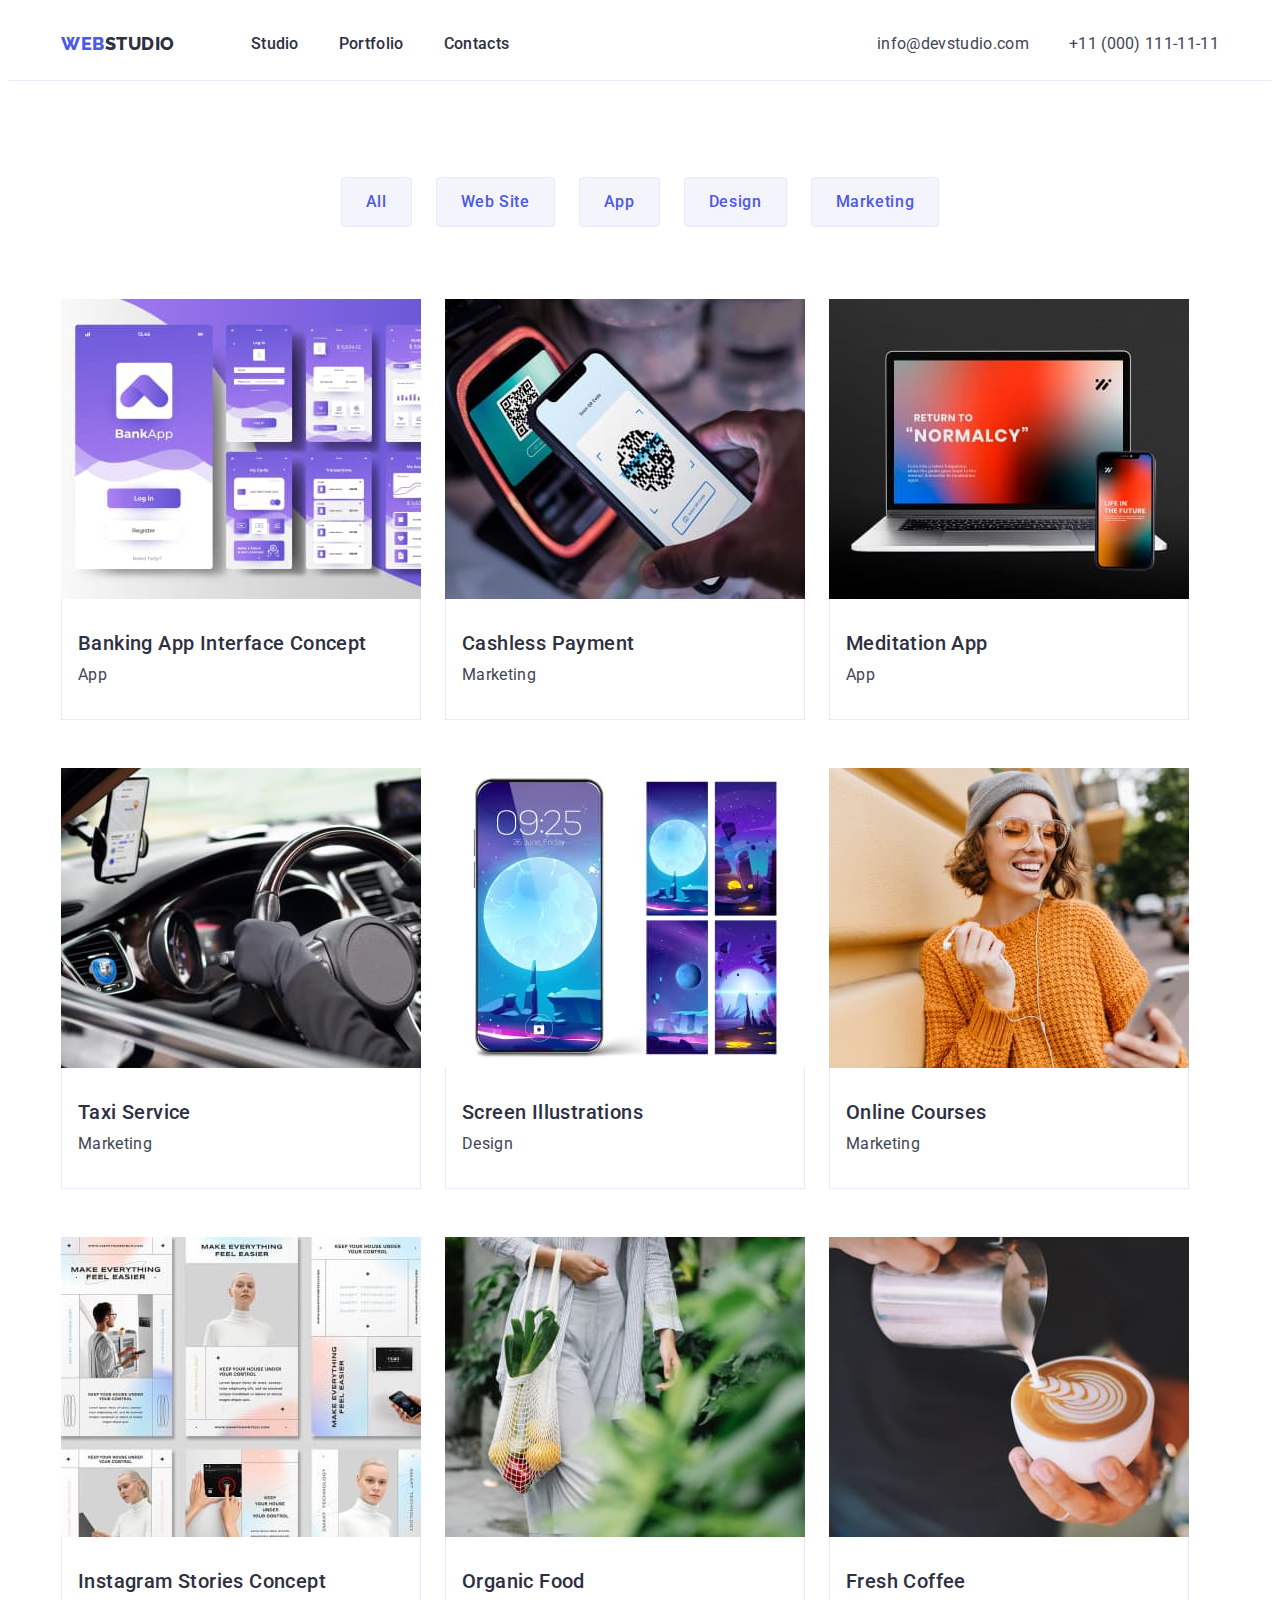
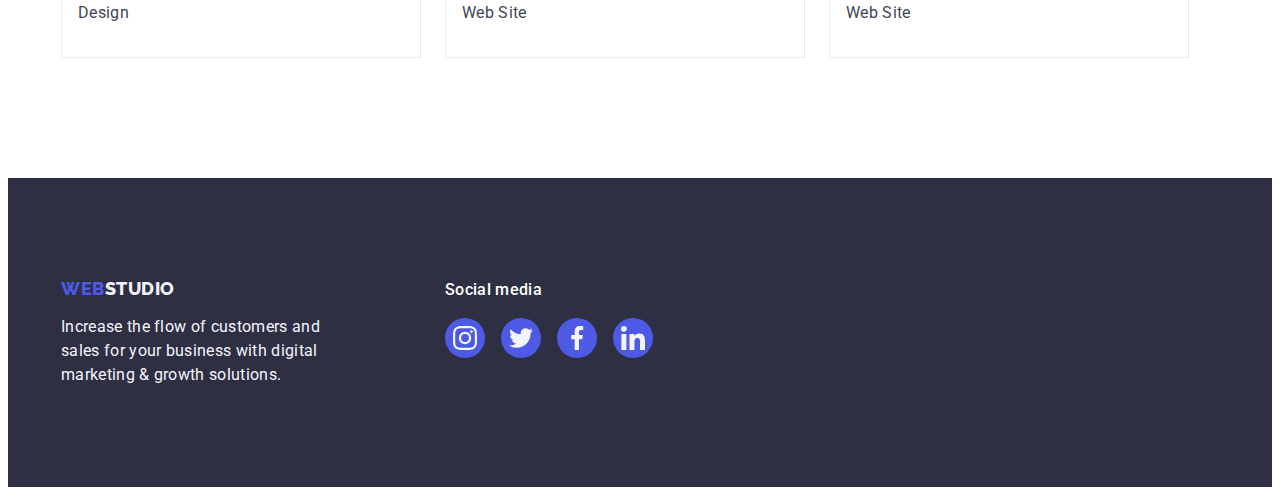
==== portfolio.html @ c2b7c9e3 "Initial commit" ====
<!DOCTYPE html>
<html lang="en">
  <head>
    <meta charset="UTF-8" />
    <meta http-equiv="X-UA-Compatible" content="IE=edge" />
    <meta name="viewport" content="width=device-width, initial-scale=1.0" />
    <title>Document</title>
    <link rel="preconnect" href="https://fonts.googleapis.com" />
    <link rel="preconnect" href="https://fonts.gstatic.com" crossorigin />
    <link
      href="https://fonts.googleapis.com/css2?family=Raleway:wght@800&family=Roboto:wght@400;500;700;900&display=swap"
      rel="stylesheet"
    />
    <link
      rel="stylesheet"
      href="https://cdnjs.cloudflare.com/ajax/libs/modern-normalize/1.1.0/modern-normalize.min.css"
      integrity="sha512-wpPYUAdjBVSE4KJnH1VR1HeZfpl1ub8YT/NKx4PuQ5NmX2tKuGu6U/JRp5y+Y8XG2tV+wKQpNHVUX03MfMFn9Q=="
      crossorigin="anonymous"
      referrerpolicy="no-referrer"
    />
    <link rel="stylesheet" href="./css/styles.css" />
  </head>
  <body>
    <header class="header">
      <div class="container header-container">
        <nav class="header-navigation">
          <a href="./index.html" class="header-logo link"
            >WEB<span class="header-studio-logo">Studio</span></a
          >
          <ul class="header-list list">
            <li class="header-item">
              <a href="./index.html" class="header-link link">Studio</a>
            </li>
            <li class="header-item">
              <a href="./portfolio.html" class="header-link link">Portfolio</a>
            </li>
            <li class="header-item">
              <a href="" class="header-link link">Contacts</a>
            </li>
          </ul>
        </nav>
        <address class="address">
          <ul class="address-list list">
            <li class="address-item">
              <a class="address-link link" href="mailto:info@devstudio.com"
                >info@devstudio.com</a
              >
            </li>
            <li>
              <a class="address-link link" href="tel:+110001111111"
                >+11 (000) 111-11-11</a
              >
            </li>
          </ul>
        </address>
      </div>
    </header>
    <main>
      <section class="filter">
        <div class="container">
          <h1 hidden>Filter</h1>
          <ul class="filter-list list">
            <li>
              <button type="button" class="filter-btn list">All</button>
            </li>
            <li>
              <button type="button" class="filter-btn list">Web Site</button>
            </li>
            <li>
              <button type="button" class="filter-btn list">App</button>
            </li>
            <li>
              <button type="button" class="filter-btn list">Design</button>
            </li>
            <li>
              <button type="button" class="filter-btn list">Marketing</button>
            </li>
          </ul>
          <ul class="projects list">
            <li class="project-item list">
              <a
                href=""
                class="project-item-link link"
                target="_blank"
                rel="noopener noreferer"
              >
                <img
                  src="./images/project-cards/project-card-1.jpg"
                  alt="project Banking App Interface Concept"
                />
                <div class="project-full-text">
                  <h2 class="project-item-header project-text-border">
                    Banking App Interface Concept
                  </h2>
                  <p class="project-item-text project-text-border">App</p>
                </div></a
              >
            </li>
            <li class="project-item list">
              <a
                href=""
                class="project-item-link link"
                target="_blank"
                rel="noopener noreferer"
              >
                <img
                  src="./images/project-cards/project-card-2.jpg"
                  alt="project Cashless Payment"
                />
                <div class="project-full-text">
                  <h2 class="project-item-header project-text-border">
                    Cashless Payment
                  </h2>
                  <p class="project-item-text project-text-border">Marketing</p>
                </div>
              </a>
            </li>
            <li class="project-item list">
              <a
                href=""
                class="project-item-link link"
                target="_blank"
                rel="noopener noreferer"
              >
                <img
                  src="./images/project-cards/project-card-3.jpg"
                  alt="project Meditation App"
                />
                <div class="project-full-text">
                  <h2 class="project-item-header project-text-border">
                    Meditation App
                  </h2>
                  <p class="project-item-text project-text-border">App</p>
                </div></a
              >
            </li>
            <li class="project-item list">
              <a
                href=""
                class="project-item-link link"
                target="_blank"
                rel="noopener noreferer"
              >
                <img
                  src="./images/project-cards/project-card-4.jpg"
                  alt="project Taxi Service"
                />
                <div class="project-full-text">
                  <h2 class="project-item-header project-text-border">
                    Taxi Service
                  </h2>
                  <p class="project-item-text project-text-border">Marketing</p>
                </div></a
              >
            </li>
            <li class="project-item list">
              <a
                href=""
                class="project-item-link link"
                target="_blank"
                rel="noopener noreferer"
              >
                <img
                  src="./images/project-cards/project-card-5.jpg"
                  alt="project Screen Illustrations"
                />
                <div class="project-full-text">
                  <h2 class="project-item-header project-text-border">
                    Screen Illustrations
                  </h2>
                  <p class="project-item-text project-text-border">Design</p>
                </div></a
              >
            </li>
            <li class="project-item list">
              <a
                href=""
                class="project-item-link link"
                target="_blank"
                rel="noopener noreferer"
              >
                <img
                  src="./images/project-cards/project-card-6.jpg"
                  alt="project Online Courses"
                />
                <div class="project-full-text">
                  <h2 class="project-item-header project-text-border">
                    Online Courses
                  </h2>
                  <p class="project-item-text project-text-border">Marketing</p>
                </div></a
              >
            </li>
            <li class="project-item list">
              <a
                href=""
                class="project-item-link link"
                target="_blank"
                rel="noopener noreferer"
              >
                <img
                  src="./images/project-cards/project-card-7.jpg"
                  alt="project Instagram Stories Concept"
                />
                <div class="project-full-text">
                  <h2 class="project-item-header project-text-border">
                    Instagram Stories Concept
                  </h2>
                  <p class="project-item-text project-text-border">Design</p>
                </div></a
              >
            </li>
            <li class="project-item list">
              <a
                href=""
                class="project-item-link link"
                target="_blank"
                rel="noopener noreferer"
              >
                <img
                  src="./images/project-cards/project-card-8.jpg"
                  alt="project Organic Food"
                />
                <div class="project-full-text">
                  <h2 class="project-item-header project-text-border">
                    Organic Food
                  </h2>
                  <p class="project-item-text project-text-border">Web Site</p>
                </div></a
              >
            </li>
            <li class="project-item list">
              <a
                href=""
                class="project-item-link link"
                target="_blank"
                rel="noopener noreferer"
              >
                <img
                  src="./images/project-cards/project-card-9.jpg"
                  alt="project Fresh Coffee"
                />
                <div class="project-full-text">
                  <h2 class="project-item-header project-text-border">
                    Fresh Coffee
                  </h2>
                  <p class="project-item-text project-text-border">Web Site</p>
                </div></a
              >
            </li>
          </ul>
        </div>
      </section>
    </main>
    <footer class="footer">
      <div class="container footer-container">
        <div class="footer-item-container">
          <div class="footer-logo-wrap">
            <a href="./index.html" class="footer-logo link"
              >Web<span class="footer-studio-logo">Studio</span></a
            >
            <p class="footer-text">
              Increase the flow of customers and sales for your business with
              digital marketing & growth solutions.
            </p>
          </div>
          <div class="social-media">
            <p class="social-media-title">Social media</p>
            <ul class="social-media-list list">
              <li class="social-media-item">
                <a class="social-media-link link" href="">
                  <svg class="social-media-icon">
                    <use href="./images/icons.svg#icon-instagram"></use>
                  </svg>
                </a>
              </li>
              <li class="social-media-item">
                <a class="social-media-link link" href="">
                  <svg class="social-media-icon">
                    <use href="./images/icons.svg#icon-twitter"></use>
                  </svg>
                </a>
              </li>
              <li class="social-media-item">
                <a class="social-media-link link" href="">
                  <svg class="social-media-icon">
                    <use href="./images/icons.svg#icon-facebook"></use>
                  </svg>
                </a>
              </li>
              <li class="social-media-item">
                <a class="social-media-link link" href="">
                  <svg class="social-media-icon">
                    <use href="./images/icons.svg#icon-linkedin"></use>
                  </svg>
                </a>
              </li>
            </ul>
          </div>
        </div>
      </div>
    </footer>
  </body>
</html>
---- css/styles.css ----
h1,
h2,
h3,
h4,
h5,
h6,
p,
a {
  margin-top: 0;
  margin-bottom: 0;
  padding-left: 0;
  margin: 0 auto;
}

ul {
  margin: 0;
  padding-left: 0;
}

img {
  display: block;
}

.container {
  width: 1158px;
  padding-left: 15px;
  padding-right: 15px;
  margin-left: auto;
  margin-right: auto;
}

.visually-hidden {
  position: absolute;
  width: 1px;
  height: 1px;
  margin: -1px;
  border: 0;
  padding: 0;
  white-space: nowrap;
  clip-path: inset(100%);
  clip: rect(0 0 0 0);
  overflow: hidden;
}

:root {
  --html-color: #ffffff;
  --subscribe-text-color: #434455;
  --web-logo-color: #4d5ae5;
  --btn-color: #2e2f42;
  --btn-push-color: #404bbf;
  --background-color: #f4f4fd;
}

/* var(--html-color);
var(--subscribe-text-color);
var(--web-logo-color);
var(--btn-color);
var(--btn-push-color);
var(--background-color);
*/

body {
  font-family: "Roboto", sans-serif;
  color: var(--subscribe-text-color);
  background-color: var(--html-color);
}

.list {
  list-style: none;
}
/*---------------------HEADER------------------------*/

.header-container {
  display: flex;
  align-items: center;
}

.header-logo {
  font-family: "Raleway", sans-serif;
  font-style: normal;
  font-weight: 800;
  font-size: 18px;
  line-height: 1.17;
  letter-spacing: 0.03em;
  text-transform: uppercase;
  color: var(--web-logo-color);
  margin-right: 76px;
}

.link {
  text-decoration: none;
}

.header-studio-logo {
  color: var(--btn-color);
  font-family: "Raleway", sans-serif;
  font-style: normal;
  font-weight: 800;
  font-size: 18px;
  line-height: 1.17;
  letter-spacing: 0.03em;
  text-transform: uppercase;
}
.header {
  border-bottom: 1px solid #e7e9fc;
}

.header-navigation {
  display: flex;
  align-items: center;
  margin-right: auto;
  padding-top: 24px;
  padding-bottom: 24px;
}

.header-list {
  display: flex;
  gap: 40px;
}

.header-link {
  color: var(--btn-color);
  font-weight: 500;
  font-size: 16px;
  line-height: 1.5;
  letter-spacing: 0.02em;
}

.header-link:hover {
  color: var(--btn-push-color);
}

.header-link:focus {
  color: var(--btn-push-color);
}

.link {
}

.address {
  font-style: normal;
}

.address-list {
  display: flex;
  gap: 40px;
}

.address-item {
}

.address-link {
  font-style: normal;
  font-weight: 400;
  font-size: 16px;
  line-height: 1.5;
  letter-spacing: 0.02em;
  color: var(--subscribe-text-color);
}

.address-link:hover {
  color: var(--btn-push-color);
}

.address-link:focus {
  color: var(--btn-push-color);
}

/*---------------------TITLE------------------------*/

.title {
  background-color: var(--btn-color);
  background-image: linear-gradient(
      rgba(46, 47, 66, 0.7),
      rgba(46, 47, 66, 0.7)
    ),
    url(../images/title-bg-image.jpg);
  background-repeat: no-repeat;
  background-size: cover;
  background-position: center;
  padding-top: 188px;
  padding-bottom: 188px;
  max-width: 1440px;
  margin-left: auto;
  margin-right: auto;
}

.title-header {
  font-weight: 700;
  font-size: 56px;
  line-height: 1.07;
  letter-spacing: 0.02em;
  text-align: center;
  color: var(--html-color);
  width: 496px;
  margin-bottom: 64px;
  margin-right: auto;
  margin-left: auto;
}

.title-btn {
  display: block;
  font-family: "Roboto", sans-serif;
  font-weight: 500;
  font-size: 16px;
  line-height: 1.5;
  letter-spacing: 0.04em;
  color: var(--html-color);
  background: var(--web-logo-color);
  margin: 0 auto;
  padding: 16px 32px;
  border: none;
  border-radius: 4px;
}

.title-btn:hover,
:focus {
  background-color: var(--btn-push-color);
  cursor: pointer;
}

/*---------------------PRINCIPLES------------------------*/

.principles {
  padding-top: 120px;
  padding-bottom: 120px;
}

.principles-list {
  display: flex;
  gap: 24px;
}

.principles-item {
  width: calc((100% - 72px) / 4);
}

.principles-item-icon {
  display: flex;
  height: 112px;
  background-color: #f4f4fd;
  border-radius: 4px;
  justify-content: center;
  align-items: center;
  margin-bottom: 8px;
}

.principles-icon {
  display: flex;
  justify-content: center;
}

.principles-item-header {
  font-weight: 500;
  font-size: 20px;
  line-height: 1.2;
  letter-spacing: 0.02em;
  color: var(--btn-color);
  margin-bottom: 8px;
}

.principles-item-text {
  font-weight: 400;
  font-size: 16px;
  line-height: 1.5;
  letter-spacing: 0.02em;
  color: var(--subscribe-text-color);
}

/*---------------------PRODUCTION------------------------*/

.production {
  padding-bottom: 120px;
}

.production-header {
  font-weight: 700;
  font-size: 36px;
  line-height: 1.11;
  text-align: center;
  letter-spacing: 0.02em;
  text-transform: capitalize;
  color: var(--btn-color);
}

.production-list {
  display: flex;
  margin-top: 72px;
  gap: 24px;
}

.list {
}

.production-item {
}

/*---------------------TEAM------------------------*/

.team {
  background-color: var(--background-color);
  padding-top: 120px;
  padding-bottom: 120px;
}
.team-header {
  font-weight: 700;
  font-size: 36px;
  line-height: 1.11;
  letter-spacing: 0.02em;
  text-align: center;
  text-transform: capitalize;
  color: var(--btn-color);
}

.team-list {
  display: flex;
  margin-top: 72px;
  gap: 24px;
}

.team-item {
  background-color: var(--html-color);
  box-shadow: 0px 1px 6px rgba(46, 47, 66, 0.08),
    0px 1px 1px rgba(46, 47, 66, 0.16), 0px 2px 1px rgba(46, 47, 66, 0.08);
}

.team-item-container {
  padding: 32px 0;
}

.team-item-name {
  font-weight: 500;
  font-size: 20px;
  line-height: 1.2;
  letter-spacing: 0.02em;
  color: var(--btn-color);
  text-align: center;
  margin-bottom: 8px;
}

.team-item-position {
  font-weight: 400;
  font-size: 16px;
  line-height: 1.5;
  letter-spacing: 0.02em;
  color: var(--subscribe-text-color);
  text-align: center;
}

.team-soc-list {
  display: flex;
  justify-content: center;
  gap: 24px;
  margin-top: 8px;
}

.team-soc-item {
  width: 40px;
  height: 40px;
}

.team-soc-link {
  width: 100%;
  height: 100%;
  border-radius: 50%;
  background-color: #4d5ae5;
  display: flex;
  justify-content: center;
  align-items: center;
}

.team-soc-link:hover {
  background-color: #404bbf;
}

.team-soc-link:focus {
  background-color: #404bbf;
}

.team-soc-icon {
}

/*---------------------CUSTOMERS------------------------*/

.customers {
  padding-top: 120px;
  padding-bottom: 120px;
}

.customers-header {
  font-weight: 700;
  font-size: 36px;
  line-height: 1.11;
  text-align: center;
  letter-spacing: 0.02em;
  text-transform: capitalize;
}

.customers-list {
  display: flex;
  gap: 24px;
  justify-content: center;
  margin-top: 72px;
}

.customers-item {
  width: calc((100% - 120px) / 6);
  height: 88px;
}

.customers-item-link {
  width: 100%;
  height: 100%;
  border: 1px solid #8e8f99;
  border-radius: 4px;
  display: flex;
  align-items: center;
  justify-content: center;
  color: #8e8f99;
}

.customers-icon {
  fill: currentColor;
}

.customers-item-link:hover {
  border-color: #404bbf;
  color: #404bbf;
}

/*---------------------FOOTER------------------------*/

.footer {
  background-color: var(--btn-color);
  padding-top: 100px;
  padding-bottom: 100px;
}

.footer-container {
}

.footer-logo {
  display: inline-block;
  font-family: "Raleway", sans-serif;
  font-weight: 800;
  font-size: 18px;
  line-height: 1.17;
  letter-spacing: 0.03em;
  text-transform: uppercase;
  color: var(--web-logo-color);
  margin-bottom: 16px;
}

.footer-studio-logo {
  font-family: "Raleway", sans-serif;
  font-weight: 800;
  font-size: 18px;
  line-height: 1.17;
  letter-spacing: 0.03em;
  text-transform: uppercase;
  color: var(--background-color);
}

.footer-text {
  display: block;
  font-weight: 400;
  font-size: 16px;
  line-height: 1.5;
  letter-spacing: 0.02em;
  color: var(--background-color);
  max-width: 264px;
  margin: 0;
}

.footer-item-container {
  display: flex;
}

.footer-logo-wrap {
}

.social-media {
  margin-left: 120px;
}

.social-media-title {
  font-weight: 500;
  font-size: 16px;
  line-height: 1.5;
  letter-spacing: 0.02em;
  color: #ffffff;
  margin-bottom: 16px;
}

.social-media-list {
  display: flex;
  gap: 16px;
}

.social-media-item {
  width: 40px;
  height: 40px;
}

.social-media-link {
  width: 100%;
  height: 100%;
  border-radius: 50%;
  background-color: #4d5ae5;
  display: flex;
  justify-content: center;
  align-items: center;
}

.social-media-link:hover,
:focus {
  background-color: #31d0aa;
}

.social-media-link:focus {
  background-color: #31d0aa;
}

.social-media-icon {
  width: 24px;
  height: 24px;
}

/*---------------------PORTFOLIO------------------------*/

.filter-btn {
  font-family: "Roboto", sans-serif;
  font-style: normal;
  font-weight: 500;
  font-size: 16px;
  line-height: 1.5;
  align-items: center;
  letter-spacing: 0.04em;
  color: var(--web-logo-color);
  background: var(--background-color);
  cursor: pointer;
}

.filter-btn:hover,
:focus {
  color: var(--html-color);
  background: var(--btn-push-color);
  box-shadow: 0px 3px 1px rgba(0, 0, 0, 0.1), 0px 2px 1px rgba(0, 0, 0, 0.08),
    0px 2px 2px rgba(0, 0, 0, 0.12);
  border-color: var(--btn-push-color);
}

.filter {
  padding-top: 96px;
  padding-bottom: 120px;
}

.filter-list {
  display: flex;
  justify-content: center;
  gap: 24px;
  margin-bottom: 72px;
  outline: none;
}
.filter-btn {
  padding: 12px 24px;
  border: 1px solid #e7e9fc;
  border-radius: 4px;
}
.active {
}
.prolist {
}
.projects {
  display: flex;
  flex-wrap: wrap;
  gap: 48px 24px;
}

.project-item {
}

.project-item-link:hover {
  display: block;
  box-shadow: 0px 1px 6px rgba(46, 47, 66, 0.08),
    0px 1px 1px rgba(46, 47, 66, 0.16), 0px 2px 1px rgba(46, 47, 66, 0.08);
}

.project-item-header {
  font-weight: 500;
  font-size: 20px;
  line-height: 1.2;
  letter-spacing: 0.02em;
  color: var(--btn-color);
  margin-bottom: 8px;
}

.project-item-text {
  font-weight: 400;
  font-size: 16px;
  line-height: 1.5;
  letter-spacing: 0.02em;
  color: var(--subscribe-text-color);
}

.project-full-text {
  padding-top: 32px;
  padding-bottom: 32px;
  padding-left: 16px;
  padding-right: auto;
  border-left: 1px solid #e7e9fc;
  border-right: 1px solid #e7e9fc;
  border-bottom: 1px solid #e7e9fc;
}

.project-text-border {
}
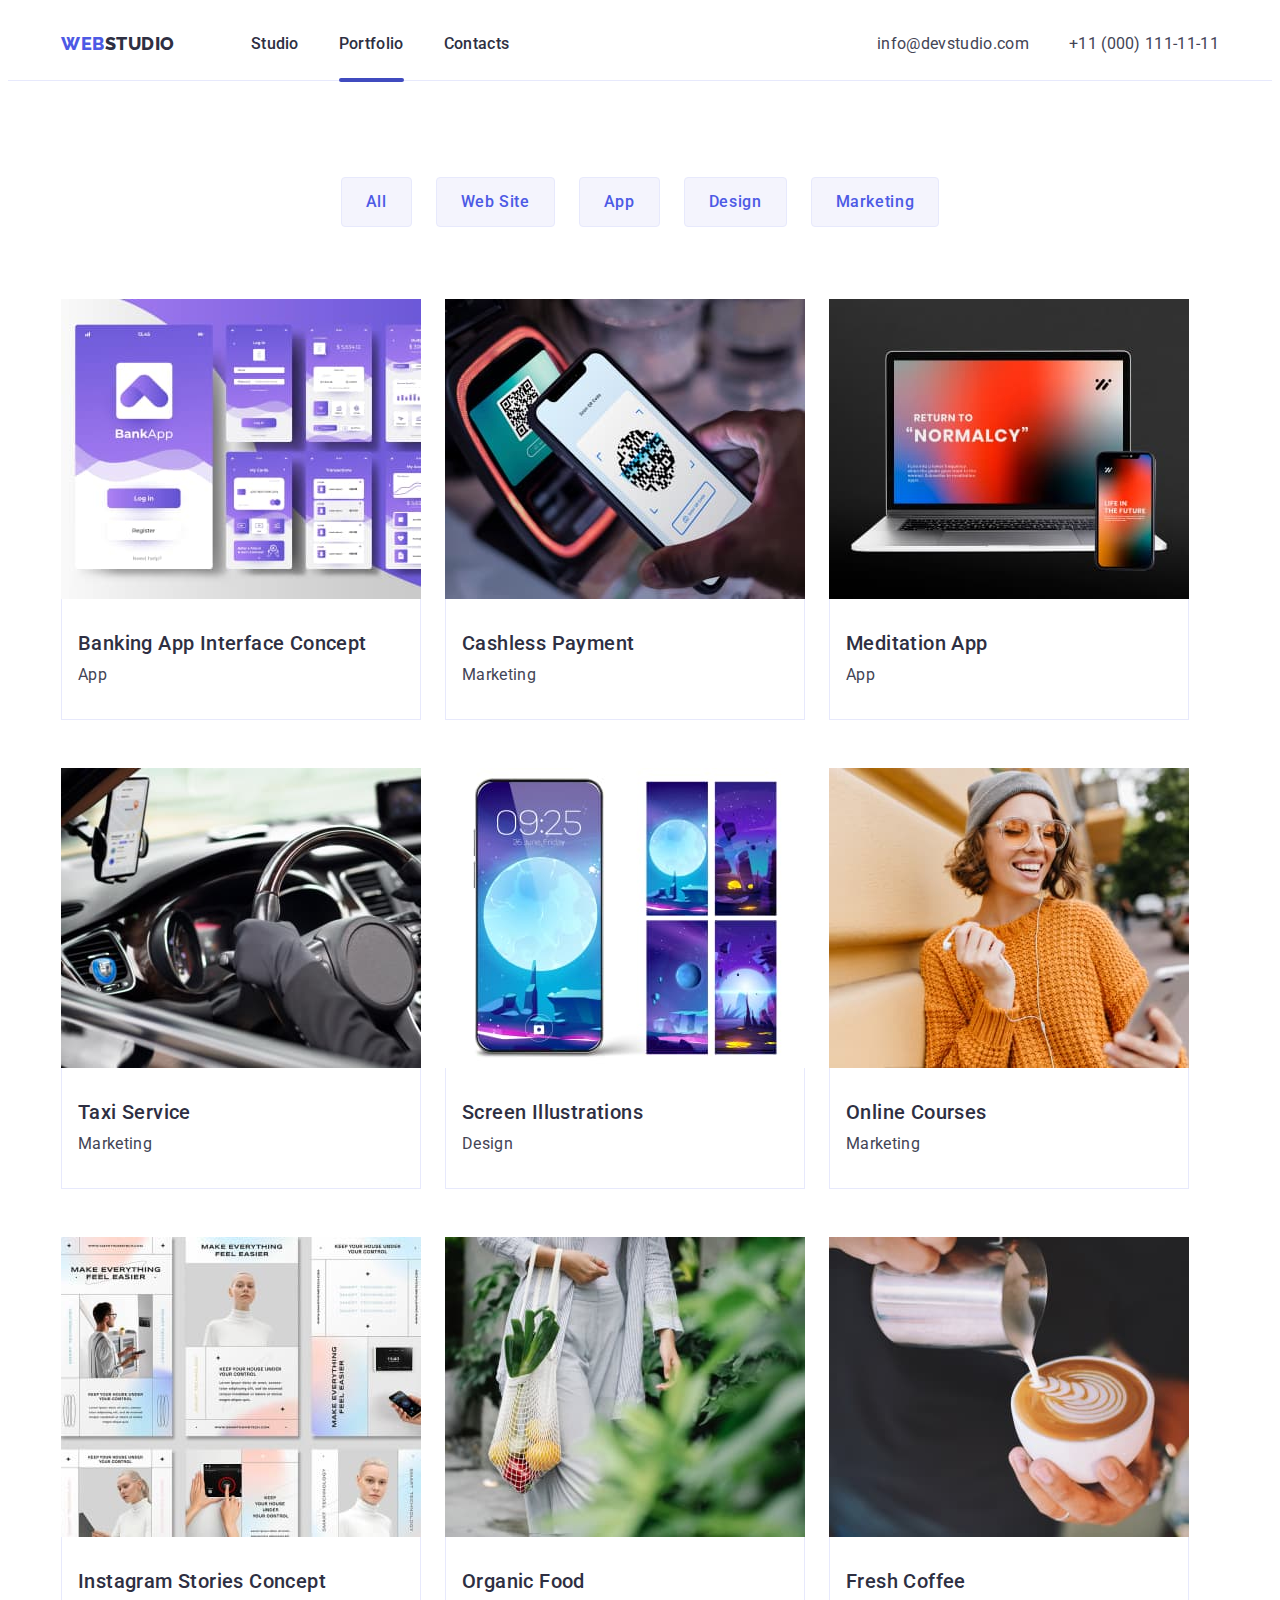
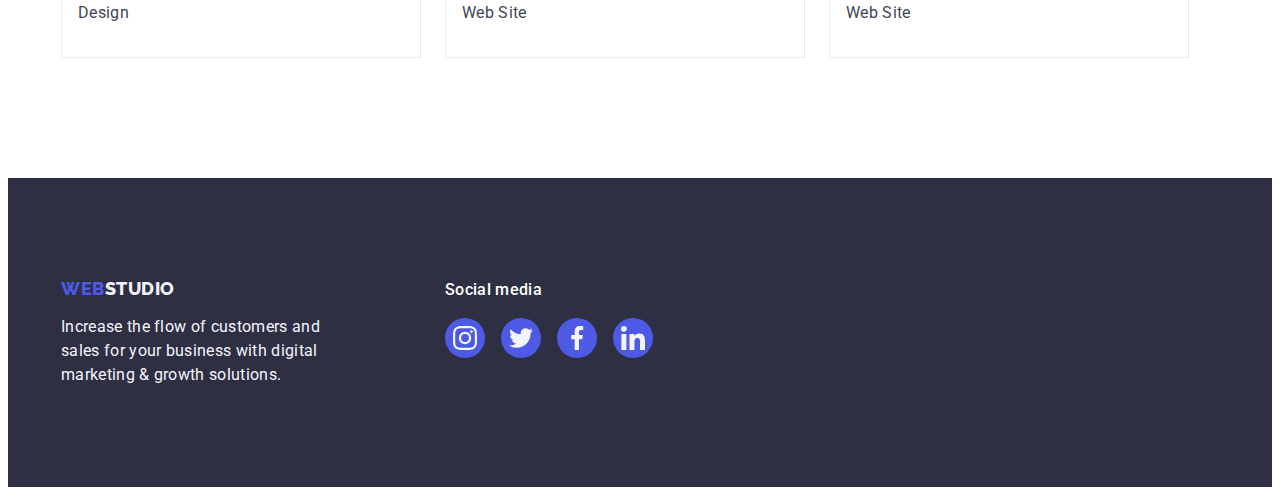
==== commit a9835053: "transition+" ====
--- a/portfolio.html
+++ b/portfolio.html
@@ -32,7 +32,11 @@
               <a href="./index.html" class="header-link link">Studio</a>
             </li>
             <li class="header-item">
-              <a href="./portfolio.html" class="header-link link">Portfolio</a>
+              <a
+                href="./portfolio.html"
+                class="header-link header-link-active link"
+                >Portfolio</a
+              >
             </li>
             <li class="header-item">
               <a href="" class="header-link link">Contacts</a>
--- a/css/styles.css
+++ b/css/styles.css
@@ -124,6 +124,9 @@
   font-size: 16px;
   line-height: 1.5;
   letter-spacing: 0.02em;
+  transition-property: color;
+  transition-duration: 250ms;
+  transition-timing-function: cubic-bezier(0.4, 0, 0.2, 1);
 }
 
 .header-link:hover {
@@ -134,7 +137,19 @@
   color: var(--btn-push-color);
 }
 
-.link {
+.header-link-active {
+  position: relative;
+}
+
+.header-link-active::after {
+  position: absolute;
+  content: "";
+  left: 0;
+  top: 44px;
+  width: 100%;
+  height: 4px;
+  background-color: #404bbf;
+  border-radius: 2px;
 }
 
 .address {
@@ -156,6 +171,9 @@
   line-height: 1.5;
   letter-spacing: 0.02em;
   color: var(--subscribe-text-color);
+  transition-property: color;
+  transition-duration: 250ms;
+  transition-timing-function: cubic-bezier(0.4, 0, 0.2, 1);
 }
 
 .address-link:hover {
@@ -207,16 +225,19 @@
   letter-spacing: 0.04em;
   color: var(--html-color);
   background: var(--web-logo-color);
+  cursor: pointer;
   margin: 0 auto;
   padding: 16px 32px;
   border: none;
   border-radius: 4px;
+  transition-property: color;
+  transition-duration: 250ms;
+  transition-timing-function: cubic-bezier(0.4, 0, 0.2, 1);
 }
 
 .title-btn:hover,
 :focus {
   background-color: var(--btn-push-color);
-  cursor: pointer;
 }
 
 /*---------------------PRINCIPLES------------------------*/
@@ -367,6 +388,9 @@
   display: flex;
   justify-content: center;
   align-items: center;
+  transition-property: background-color;
+  transition-duration: 250ms;
+  transition-timing-function: cubic-bezier(0.4, 0, 0.2, 1);
 }
 
 .team-soc-link:hover {
@@ -417,6 +441,9 @@
   align-items: center;
   justify-content: center;
   color: #8e8f99;
+  transition-property: border-color, color;
+  transition-duration: 250ms;
+  transition-timing-function: cubic-bezier(0.4, 0, 0.2, 1);
 }
 
 .customers-icon {
@@ -510,10 +537,12 @@
   display: flex;
   justify-content: center;
   align-items: center;
-}
-
-.social-media-link:hover,
-:focus {
+  transition-property: background-color;
+  transition-duration: 250ms;
+  transition-timing-function: cubic-bezier(0.4, 0, 0.2, 1);
+}
+
+.social-media-link:hover {
   background-color: #31d0aa;
 }
 
@@ -539,6 +568,9 @@
   color: var(--web-logo-color);
   background: var(--background-color);
   cursor: pointer;
+  transition-property: color, background, box-shadow, border-color;
+  transition-duration: 250ms;
+  transition-timing-function: cubic-bezier(0.4, 0, 0.2, 1);
 }
 
 .filter-btn:hover,
@@ -567,10 +599,7 @@
   border: 1px solid #e7e9fc;
   border-radius: 4px;
 }
-.active {
-}
-.prolist {
-}
+
 .projects {
   display: flex;
   flex-wrap: wrap;
@@ -578,6 +607,12 @@
 }
 
 .project-item {
+}
+
+.project-item-link {
+  transition-property: box-shadow;
+  transition-duration: 250ms;
+  transition-timing-function: cubic-bezier(0.4, 0, 0.2, 1);
 }
 
 .project-item-link:hover {
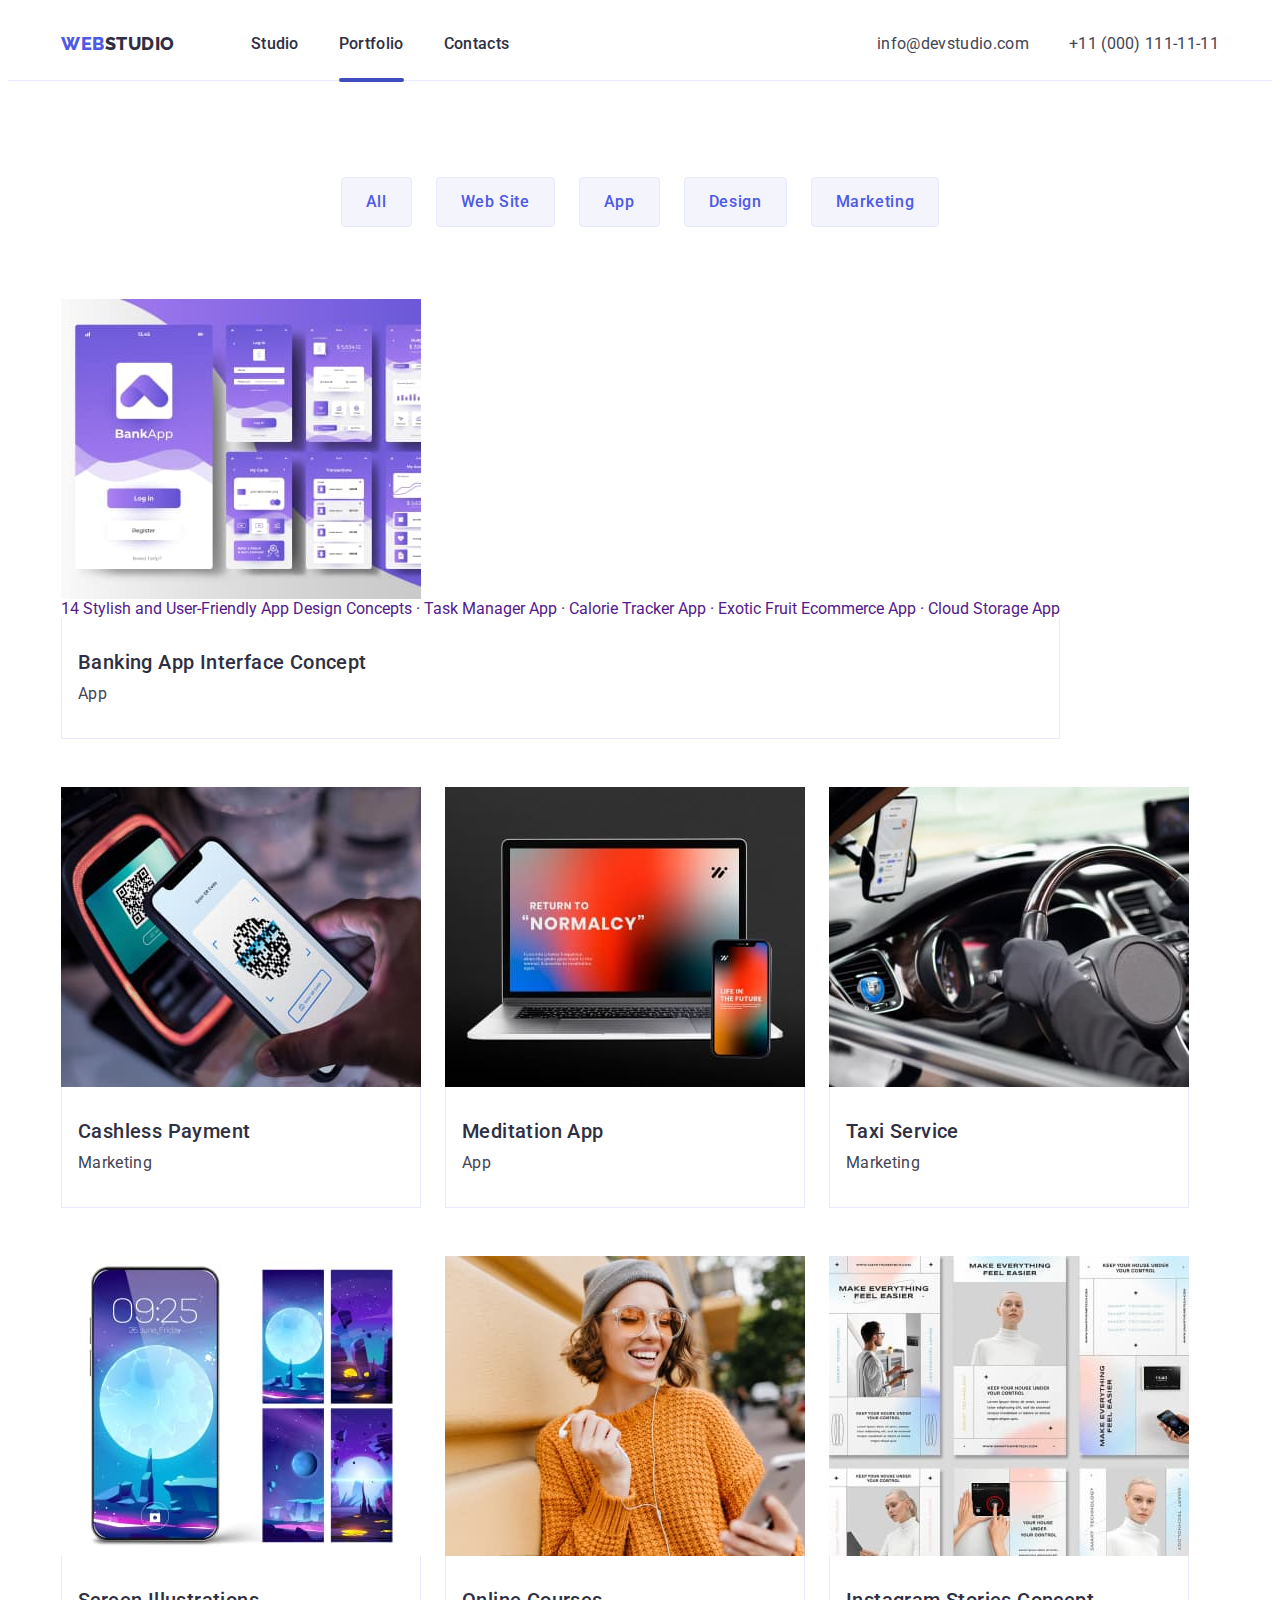
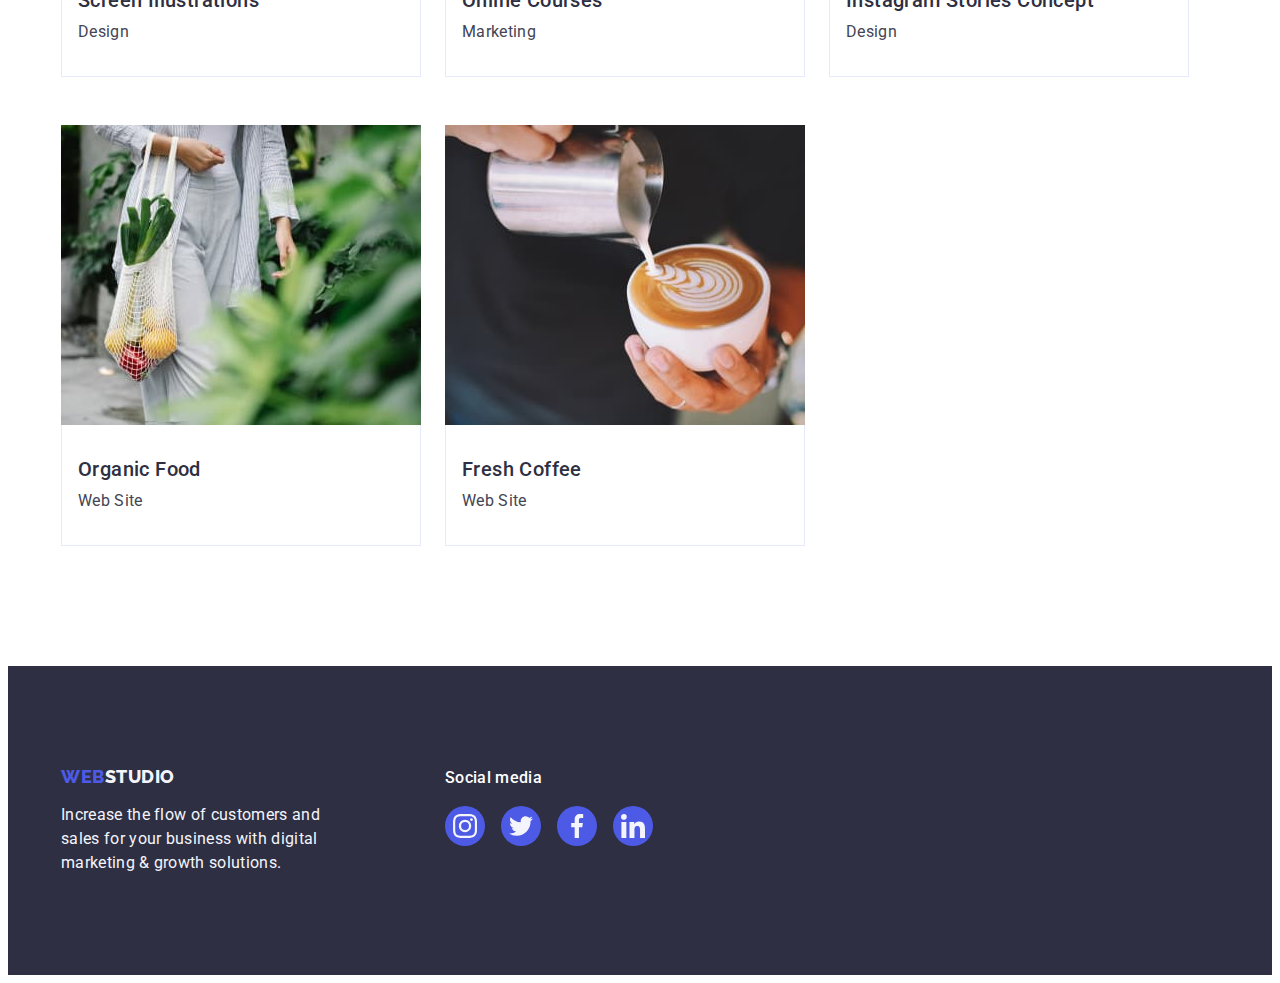
==== commit 04daefaf: "---" ====
--- a/portfolio.html
+++ b/portfolio.html
@@ -92,6 +92,11 @@
                   src="./images/project-cards/project-card-1.jpg"
                   alt="project Banking App Interface Concept"
                 />
+                <p class="item-cover-text">
+                  14 Stylish and User-Friendly App Design Concepts · Task
+                  Manager App · Calorie Tracker App · Exotic Fruit Ecommerce App
+                  · Cloud Storage App
+                </p>
                 <div class="project-full-text">
                   <h2 class="project-item-header project-text-border">
                     Banking App Interface Concept
--- a/css/styles.css
+++ b/css/styles.css
@@ -607,6 +607,8 @@
 }
 
 .project-item {
+  width: auto;
+  height: auto;
 }
 
 .project-item-link {
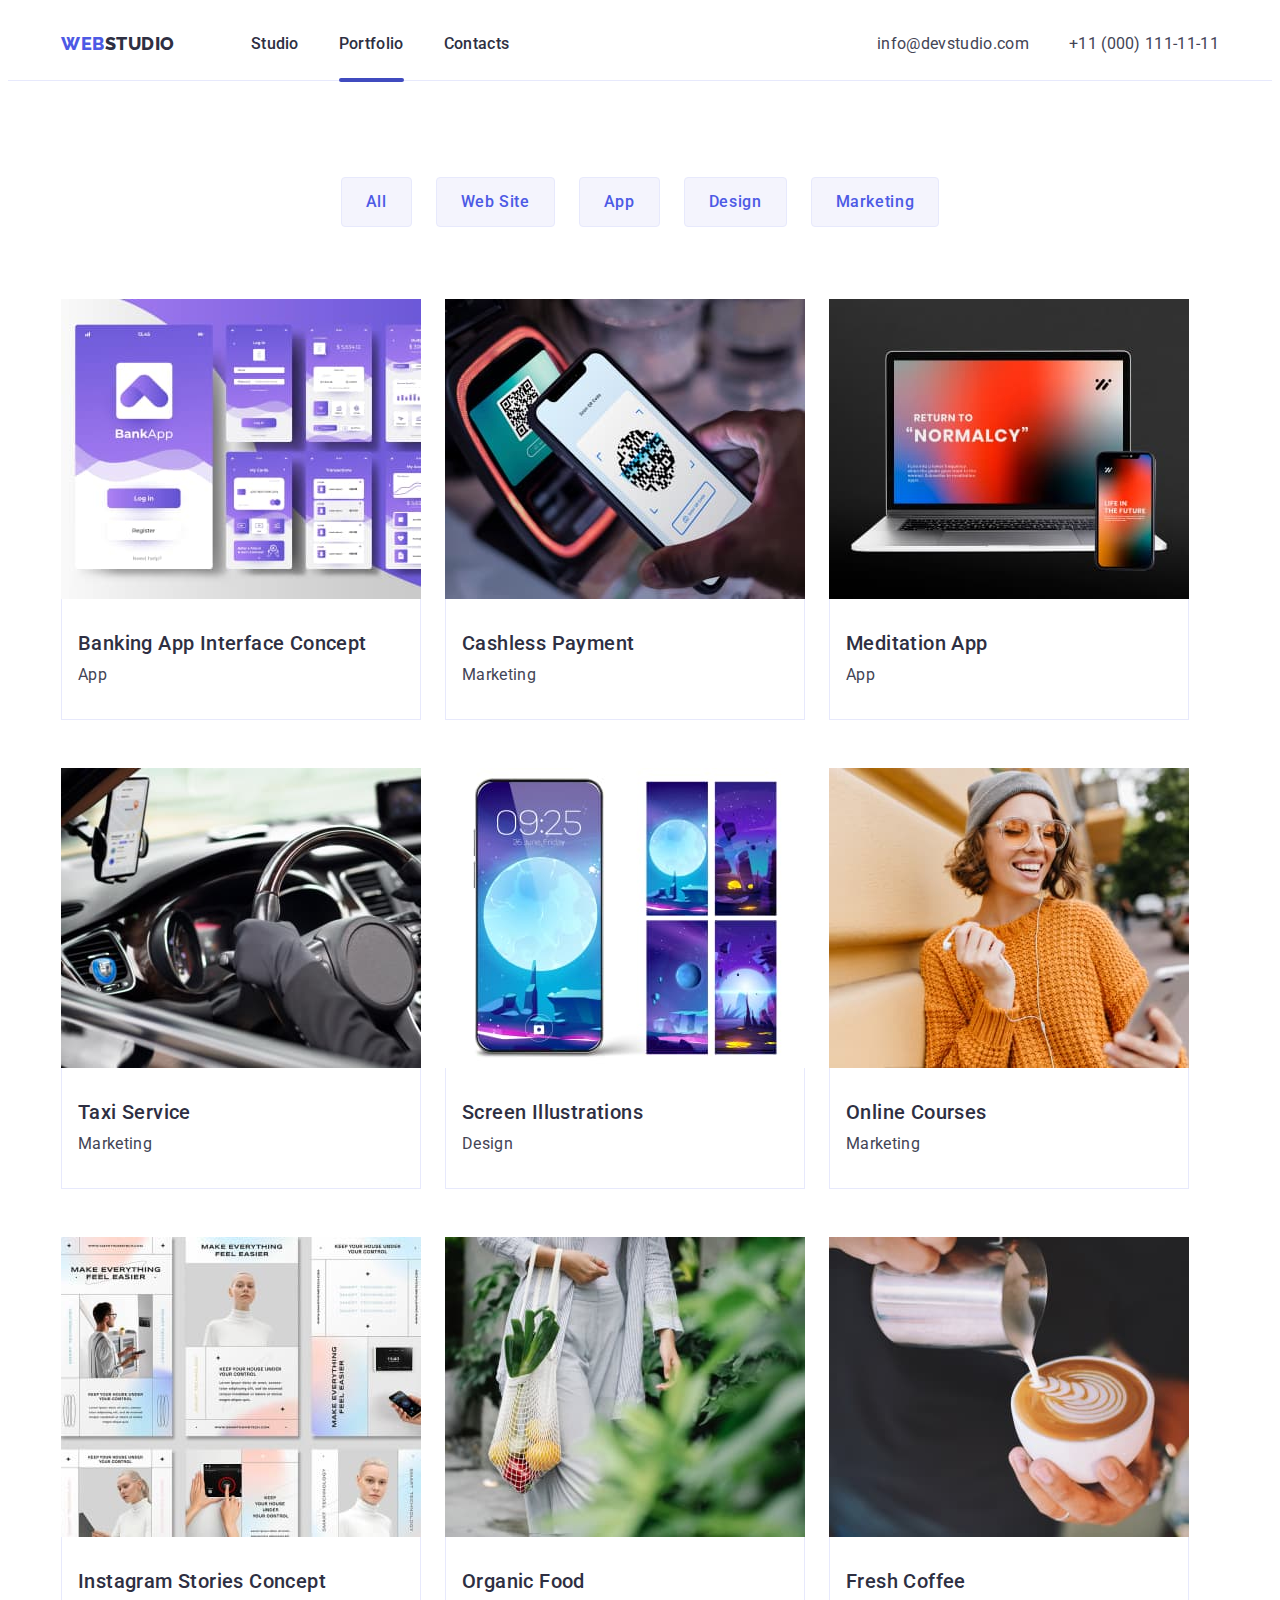
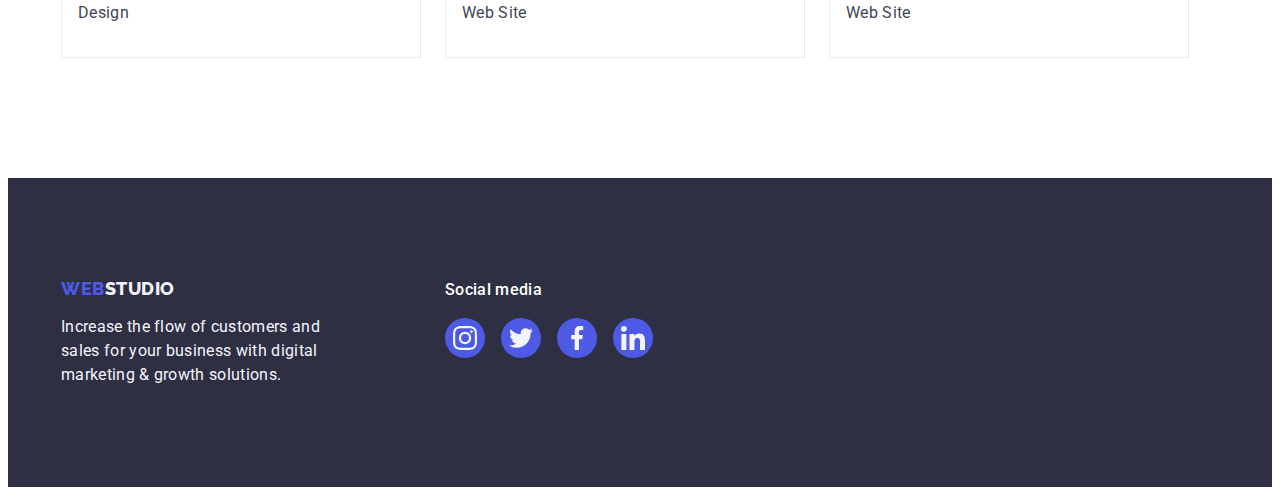
==== commit e5b7974e: "width-overlay" ====
--- a/portfolio.html
+++ b/portfolio.html
@@ -88,15 +88,17 @@
                 target="_blank"
                 rel="noopener noreferer"
               >
-                <img
-                  src="./images/project-cards/project-card-1.jpg"
-                  alt="project Banking App Interface Concept"
-                />
-                <p class="item-cover-text">
-                  14 Stylish and User-Friendly App Design Concepts · Task
-                  Manager App · Calorie Tracker App · Exotic Fruit Ecommerce App
-                  · Cloud Storage App
-                </p>
+                <div class="project-item-overlay">
+                  <img
+                    src="./images/project-cards/project-card-1.jpg"
+                    alt="project Banking App Interface Concept"
+                  />
+                  <p class="item-cover-text">
+                    14 Stylish and User-Friendly App Design Concepts · Task
+                    Manager App · Calorie Tracker App · Exotic Fruit Ecommerce
+                    App · Cloud Storage App
+                  </p>
+                </div>
                 <div class="project-full-text">
                   <h2 class="project-item-header project-text-border">
                     Banking App Interface Concept
@@ -112,10 +114,17 @@
                 target="_blank"
                 rel="noopener noreferer"
               >
-                <img
-                  src="./images/project-cards/project-card-2.jpg"
-                  alt="project Cashless Payment"
-                />
+                <div class="project-item-overlay">
+                  <img
+                    src="./images/project-cards/project-card-2.jpg"
+                    alt="project Banking App Interface Concept"
+                  />
+                  <p class="item-cover-text">
+                    14 Stylish and User-Friendly App Design Concepts · Task
+                    Manager App · Calorie Tracker App · Exotic Fruit Ecommerce
+                    App · Cloud Storage App
+                  </p>
+                </div>
                 <div class="project-full-text">
                   <h2 class="project-item-header project-text-border">
                     Cashless Payment
@@ -131,10 +140,17 @@
                 target="_blank"
                 rel="noopener noreferer"
               >
-                <img
-                  src="./images/project-cards/project-card-3.jpg"
-                  alt="project Meditation App"
-                />
+                <div class="project-item-overlay">
+                  <img
+                    src="./images/project-cards/project-card-3.jpg"
+                    alt="project Banking App Interface Concept"
+                  />
+                  <p class="item-cover-text">
+                    14 Stylish and User-Friendly App Design Concepts · Task
+                    Manager App · Calorie Tracker App · Exotic Fruit Ecommerce
+                    App · Cloud Storage App
+                  </p>
+                </div>
                 <div class="project-full-text">
                   <h2 class="project-item-header project-text-border">
                     Meditation App
@@ -150,10 +166,17 @@
                 target="_blank"
                 rel="noopener noreferer"
               >
-                <img
-                  src="./images/project-cards/project-card-4.jpg"
-                  alt="project Taxi Service"
-                />
+                <div class="project-item-overlay">
+                  <img
+                    src="./images/project-cards/project-card-4.jpg"
+                    alt="project Banking App Interface Concept"
+                  />
+                  <p class="item-cover-text">
+                    14 Stylish and User-Friendly App Design Concepts · Task
+                    Manager App · Calorie Tracker App · Exotic Fruit Ecommerce
+                    App · Cloud Storage App
+                  </p>
+                </div>
                 <div class="project-full-text">
                   <h2 class="project-item-header project-text-border">
                     Taxi Service
@@ -169,10 +192,17 @@
                 target="_blank"
                 rel="noopener noreferer"
               >
-                <img
-                  src="./images/project-cards/project-card-5.jpg"
-                  alt="project Screen Illustrations"
-                />
+                <div class="project-item-overlay">
+                  <img
+                    src="./images/project-cards/project-card-5.jpg"
+                    alt="project Banking App Interface Concept"
+                  />
+                  <p class="item-cover-text">
+                    14 Stylish and User-Friendly App Design Concepts · Task
+                    Manager App · Calorie Tracker App · Exotic Fruit Ecommerce
+                    App · Cloud Storage App
+                  </p>
+                </div>
                 <div class="project-full-text">
                   <h2 class="project-item-header project-text-border">
                     Screen Illustrations
@@ -188,10 +218,17 @@
                 target="_blank"
                 rel="noopener noreferer"
               >
-                <img
-                  src="./images/project-cards/project-card-6.jpg"
-                  alt="project Online Courses"
-                />
+                <div class="project-item-overlay">
+                  <img
+                    src="./images/project-cards/project-card-6.jpg"
+                    alt="project Banking App Interface Concept"
+                  />
+                  <p class="item-cover-text">
+                    14 Stylish and User-Friendly App Design Concepts · Task
+                    Manager App · Calorie Tracker App · Exotic Fruit Ecommerce
+                    App · Cloud Storage App
+                  </p>
+                </div>
                 <div class="project-full-text">
                   <h2 class="project-item-header project-text-border">
                     Online Courses
@@ -207,10 +244,17 @@
                 target="_blank"
                 rel="noopener noreferer"
               >
-                <img
-                  src="./images/project-cards/project-card-7.jpg"
-                  alt="project Instagram Stories Concept"
-                />
+                <div class="project-item-overlay">
+                  <img
+                    src="./images/project-cards/project-card-7.jpg"
+                    alt="project Banking App Interface Concept"
+                  />
+                  <p class="item-cover-text">
+                    14 Stylish and User-Friendly App Design Concepts · Task
+                    Manager App · Calorie Tracker App · Exotic Fruit Ecommerce
+                    App · Cloud Storage App
+                  </p>
+                </div>
                 <div class="project-full-text">
                   <h2 class="project-item-header project-text-border">
                     Instagram Stories Concept
@@ -226,10 +270,17 @@
                 target="_blank"
                 rel="noopener noreferer"
               >
-                <img
-                  src="./images/project-cards/project-card-8.jpg"
-                  alt="project Organic Food"
-                />
+                <div class="project-item-overlay">
+                  <img
+                    src="./images/project-cards/project-card-8.jpg"
+                    alt="project Banking App Interface Concept"
+                  />
+                  <p class="item-cover-text">
+                    14 Stylish and User-Friendly App Design Concepts · Task
+                    Manager App · Calorie Tracker App · Exotic Fruit Ecommerce
+                    App · Cloud Storage App
+                  </p>
+                </div>
                 <div class="project-full-text">
                   <h2 class="project-item-header project-text-border">
                     Organic Food
@@ -245,10 +296,17 @@
                 target="_blank"
                 rel="noopener noreferer"
               >
-                <img
-                  src="./images/project-cards/project-card-9.jpg"
-                  alt="project Fresh Coffee"
-                />
+                <div class="project-item-overlay">
+                  <img
+                    src="./images/project-cards/project-card-9.jpg"
+                    alt="project Banking App Interface Concept"
+                  />
+                  <p class="item-cover-text">
+                    14 Stylish and User-Friendly App Design Concepts · Task
+                    Manager App · Calorie Tracker App · Exotic Fruit Ecommerce
+                    App · Cloud Storage App
+                  </p>
+                </div>
                 <div class="project-full-text">
                   <h2 class="project-item-header project-text-border">
                     Fresh Coffee
--- a/css/styles.css
+++ b/css/styles.css
@@ -607,8 +607,6 @@
 }
 
 .project-item {
-  width: auto;
-  height: auto;
 }
 
 .project-item-link {
@@ -652,3 +650,34 @@
 
 .project-text-border {
 }
+
+.project-item-overlay {
+  position: relative;
+  overflow: hidden;
+}
+
+.item-cover-text {
+  position: absolute;
+  top: 0;
+  left: 0;
+  width: 100%;
+  height: 100%;
+  background-color: #4d5ae5;
+  color: #f4f4fd;
+  font-size: 16px;
+  line-height: 1.5px;
+  letter-spacing: 0.02em;
+  padding-top: 40px;
+  padding-left: 32px;
+  padding-right: 32px;
+  padding-bottom: auto;
+  line-height: 1.2;
+  overflow: auto;
+  transform: translateY(100%);
+  transition: transform 250ms linear;
+}
+
+.project-item-overlay:hover .item-cover-text,
+.project-item-overlay:focus .item-cover-text {
+  transform: translateY(0%);
+}
